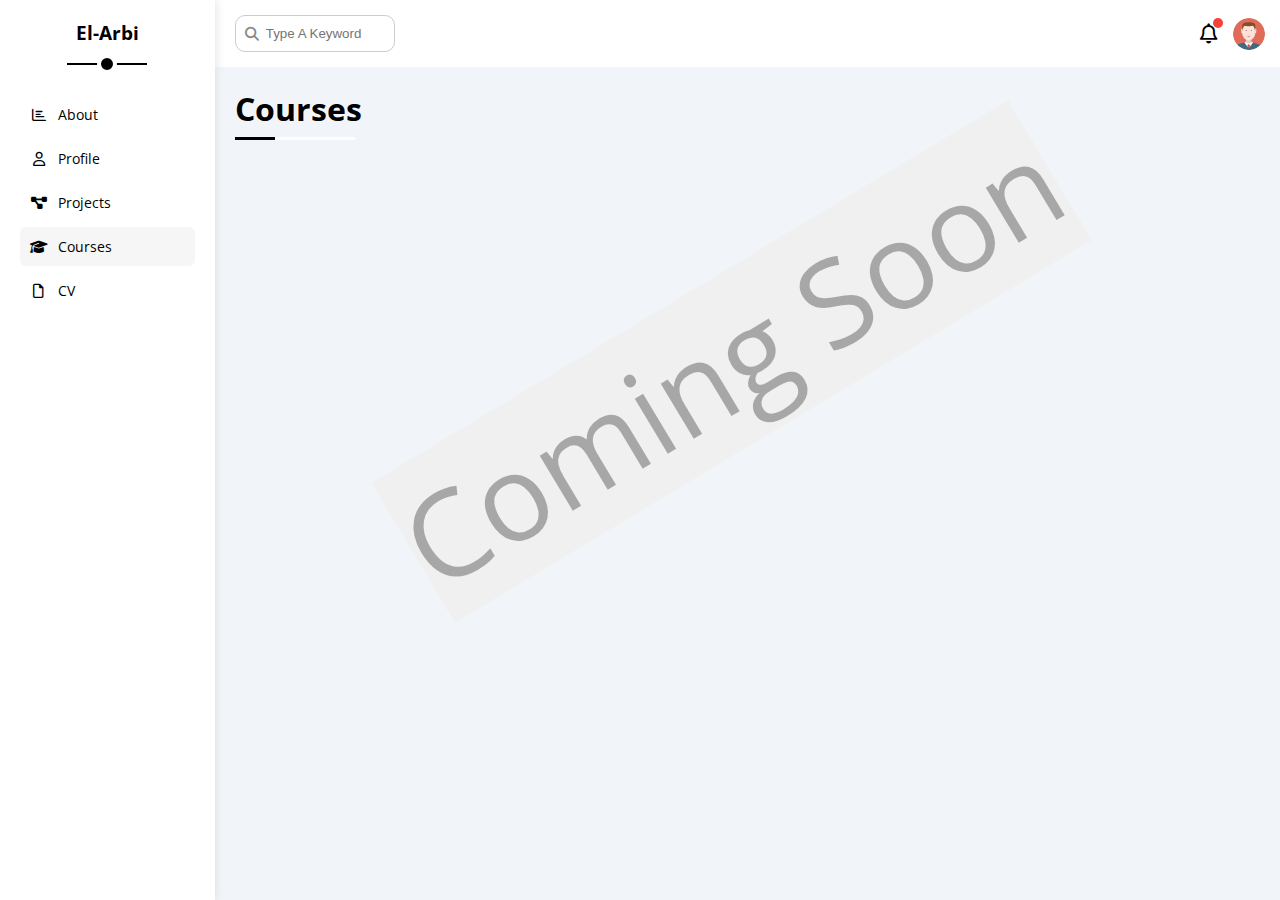
==== courses.html @ 77765763 "Add files via upload" ====
<!DOCTYPE html>
<html lang="en">
  <head>
    <meta charset="UTF-8" />
    <meta http-equiv="X-UA-Compatible" content="IE=edge" />
    <meta name="viewport" content="width=device-width, initial-scale=1.0" />
    <title>Courses</title>
    <link rel="stylesheet" href="css/all.min.css" />
    <link rel="stylesheet" href="css/framework.css" />
    <link rel="stylesheet" href="css/master.css" />
    <link rel="preconnect" href="https://fonts.googleapis.com" />
    <link rel="preconnect" href="https://fonts.gstatic.com" crossorigin />
    <link href="https://fonts.googleapis.com/css2?family=Open+Sans:wght@300;500&display=swap" rel="stylesheet" />
  </head>
  <body>
    <div class="page d-flex">
      <div class="sidebar bg-white p-20 p-relative">
        <h3 class="p-relative txt-c mt-0">El-Arbi</h3>
        <ul>
          <li>
            <a class="d-flex align-center fs-14 c-black rad-6 p-10" href="index.html">
              <i class="fa-regular fa-chart-bar fa-fw"></i>
              <span>About</span>
            </a>
          </li>
          <li>
            <a class="d-flex align-center fs-14 c-black rad-6 p-10" href="profile.html">
              <i class="fa-regular fa-user fa-fw"></i>
              <span>Profile</span>
            </a>
          </li>
          <li>
            <a class="d-flex align-center fs-14 c-black rad-6 p-10" href="projects.html">
              <i class="fa-solid fa-diagram-project fa-fw"></i>
              <span>Projects</span>
            </a>
          </li>
          <li>
            <a class="active d-flex align-center fs-14 c-black rad-6 p-10" href="courses.html">
              <i class="fa-solid fa-graduation-cap fa-fw"></i>
              <span>Courses</span>
            </a>
          </li>
          <li>
            <a class="d-flex align-center fs-14 c-black rad-6 p-10" href="files.html">
              <i class="fa-regular fa-file fa-fw"></i>
              <span>CV</span>
            </a>
          </li>
        </ul>
      </div>
      <div class="content w-full">
        <!-- Start Head -->
        <div class="head bg-white p-15 between-flex">
          <div class="search p-relative">
            <input class="p-10" type="search" placeholder="Type A Keyword" />
          </div>
          <div class="icons d-flex align-center">
            <span class="notification p-relative">
              <i class="fa-regular fa-bell fa-lg"></i>
            </span>
            <img src="imgs/avatar.png" alt="" />
          </div>
        </div>
        <!-- End Head -->
        <h1 class="p-relative">Courses</h1>
        <div class="courses-page d-grid m-20 gap-20">
          <p class="soon">Coming Soon</p>
        </div>
      </div>
    </div>
  </body>
</html>
---- css/framework.css ----
:root {
  --blue-color: #0075ff;
  --blue-alt-color: #0d69d5;
  --orange-color: #f59e0b;
  --green-color: #22c55e;
  --red-color: #f44336;
  --grey-color: #888;
}
/* Start Box */
.d-flex {
  display: flex;
}
.f-wrap {
  flex-wrap: wrap;
}
.align-center {
  align-items: center;
}
.space-between {
  justify-content: space-between;
}
.d-grid {
  display: grid;
}
.gap-20 {
  gap: 20px;
}
.d-block {
  display: block;
}
@media (max-width: 767px) {
  .block-mobile {
    display: block;
  }
  .hide-mobile {
    display: none;
  }
}
/* End Box */
/* Start Padding + Margin */
.p-10 {
  padding: 10px;
}
.p-15 {
  padding: 15px;
}
.p-20 {
  padding: 20px;
}
.pt-10 {
  padding-top: 10px;
}
.pt-15 {
  padding-top: 15px;
}
.pt-20 {
  padding-top: 20px;
}
.pb-10 {
  padding-bottom: 10px;
}
.pb-15 {
  padding-bottom: 15px;
}
.pb-20 {
  padding-bottom: 20px;
}
.pl-15 {
  padding-left: 15px;
}
.m-0 {
  margin: 0;
}
.m-15 {
  margin: 15px;
}
.m-20 {
  margin: 20px;
}
.mt-0 {
  margin-top: 0;
}
.mt-5 {
  margin-top: 5px;
}
.mt-10 {
  margin-top: 10px;
}
.mt-15 {
  margin-top: 15px;
}
.mt-20 {
  margin-top: 20px;
}
.mt-25 {
  margin-top: 25px;
}
.mr-10 {
  margin-right: 10px;
}
.mr-15 {
  margin-right: 15px;
}
.mb-5 {
  margin-bottom: 5px;
}
.mb-10 {
  margin-bottom: 10px;
}
.mb-15 {
  margin-bottom: 15px;
}
.mb-20 {
  margin-bottom: 20px;
}
.mb-25 {
  margin-bottom: 25px;
}
/* End Padding + Margin */
/* Start Color */
.c-black {
  color: black;
}
.c-white {
  color: white;
}
.c-grey {
  color: var(--grey-color);
}
.c-red {
  color: var(--red-color);
}
.c-green {
  color: var(--green-color);
}
.c-blue {
  color: var(--blue-color);
}
.c-orange {
  color: var(--orange-color);
}
.bg-red {
  background-color: var(--red-color);
}
.bg-green {
  background-color: var(--green-color);
}
.bg-blue {
  background-color: var(--blue-color);
}
.bg-orange {
  background-color: var(--orange-color);
}
.bg-white {
  background-color: white;
}
.bg-eee {
  background-color: #eee;
}
/* End Color */
/* Start Position */
.p-relative {
  position: relative;
}
.p-absolute {
  position: absolute;
}
/* End Position */
/* Start Font */
.txt-c {
  text-align: center;
}
.fs-13 {
  font-size: 13px;
}
.fs-14 {
  font-size: 14px;
}
.fs-15 {
  font-size: 15px;
}
.fs-25 {
  font-size: 25px;
}
.fw-bold {
  font-weight: bold;
}
@media (max-width: 767px) {
  .txt-c-mobile {
    text-align: center;
  }
}
/* End Font */
/* Start Border */
.rad-6 {
  border-radius: 6px;
}
.rad-10 {
  border-radius: 10px;
}
.rad-half {
  border-radius: 50%;
}
.b-none {
  border: none;
}
.border-ccc {
  border: 1px solid #ccc;
}
.border-eee {
  border: 1px solid #eee;
}

/* End Border */
/* Start Width + Height */
.w-full {
  width: 100%;
}
.w-100 {
  width: 100px;
}
.w-fit {
  width: fit-content;
}
.h-full {
  height: 100%;
}
.h-100 {
  height: 100px;
}
/* End Width + Height */
/* Start Components */
.center-flex {
  display: flex;
  align-items: center;
  justify-content: center;
}
.between-flex {
  display: flex;
  align-items: center;
  justify-content: space-between;
}
.btn-shape {
  padding: 4px 10px;
  border-radius: 6px;
}
/* End Components */
---- css/master.css ----
:root {
  --blue-color: #0075ff;
  --blue-alt-color: #0d69d5;
  --orange-color: #f59e0b;
  --green-color: #22c55e;
  --red-color: #f44336;
  --grey-color: #888;
}
* {
  box-sizing: border-box;
}
body {
  font-family: "Open Sans", sans-serif;
  margin: 0;
}
*:focus {
  outline: none;
}
a {
  text-decoration: none;
}
ul {
  list-style: none;
  padding: 0;
}
::-webkit-scrollbar {
  width: 15px;
}
::-webkit-scrollbar-track {
  background-color: white;
}
::-webkit-scrollbar-thumb {
  background-color: var(--blue-color);
}
::-webkit-scrollbar-thumb:hover {
  background-color: var(--blue-alt-color);
}
.page {
  background-color: #f1f5f9;
  min-height: 100vh;
}
/* Start Sidebar */
.sidebar {
  width: 250px;
  box-shadow: 0 0 10px #ddd;
}
.sidebar > h3 {
  margin-bottom: 50px;
}
.sidebar > h3::before,
.sidebar > h3::after {
  content: "";
  background-color: black;
  transform: translateX(-50%);
  position: absolute;
  left: 50%;
}
.sidebar > h3::before {
  width: 80px;
  height: 2px;
  bottom: -20px;
}
.sidebar > h3::after {
  bottom: -29px;
  width: 12px;
  height: 12px;
  border-radius: 50%;
  border: 4px solid white;
}
.sidebar ul li a {
  transition: 0.3s;
  margin-bottom: 5px;
}
.sidebar ul li a:hover,
.sidebar ul li a.active {
  background-color: #f6f6f6;
}
.sidebar ul li a span {
  font-size: 14px;
  margin-left: 10px;
}
@media (max-width: 767px) {
  .sidebar {
    width: 58px;
    padding: 10px;
  }
  .sidebar > h3 {
    font-size: 13px;
    margin-bottom: 15px;
  }
  .sidebar > h3::before,
  .sidebar > h3::after {
    display: none;
  }
  .sidebar ul li a span {
    display: none;
  }
}
/* End Sidebar */
/* Start Content */
.content {
  overflow: hidden;
}
.head .search::before {
  font-family: var(--fa-style-family-classic);
  content: "\f002";
  font-weight: 900;
  position: absolute;
  left: 15px;
  top: 50%;
  transform: translateY(-50%);
  font-size: 14px;
  color: var(--grey-color);
}
.head .search input {
  border: 1px solid #ccc;
  border-radius: 10px;
  margin-left: 5px;
  padding-left: 30px;
  width: 160px;
  transition: width 0.3s;
}
.head .search input:focus {
  width: 200px;
}
.head .search input:focus::placeholder {
  opacity: 0;
}
.head .icons .notification::before {
  content: "";
  position: absolute;
  width: 10px;
  height: 10px;
  background-color: var(--red-color);
  border-radius: 50%;
  right: -5px;
  top: -5px;
}
.head .icons img {
  width: 32px;
  height: 32px;
  margin-left: 15px;
  border-radius: 50%;
}
.page h1 {
  margin: 20px 20px 40px;
}
.page h1::before,
.page h1::after {
  content: "";
  height: 3px;
  position: absolute;
  bottom: -10px;
  left: 0;
}
.page h1::before {
  background-color: white;
  width: 120px;
}
.page h1::after {
  background-color: black;
  width: 40px;
}
.wrapper {
  grid-template-columns: repeat(auto-fill, minmax(450px, 1fr));
  margin-left: 20px;
  margin-right: 20px;
  margin-bottom: 20px;
}
@media (max-width: 767px) {
  .wrapper {
    grid-template-columns: minmax(200px, 1fr);
    margin-left: 10px;
    margin-right: 10px;
    gap: 10px;
  }
}
/* End Content */
/* Start Welcome Widget */
.welcome {
  overflow: hidden;
}
.welcome .intro img {
  width: 200px;
  margin-bottom: -10px;
}
.welcome .avatar {
  width: 100px;
  height: 100px;
  border: 2px solid white;
  border-radius: 50%;
  padding: 2px;
  box-shadow: 0 0 5px #ddd;
  margin-left: 20px;
  margin-top: -50px;
}
.welcome .body {
  border-top: 1px solid #eee;
  border-bottom: 1px solid #eee;
}
.welcome .body > div {
  flex: 1;
}
.welcome .visit {
  margin: 0 15px 15px auto;
  transition: 0.3s;
}
.welcome .visit:hover {
  background-color: var(--blue-alt-color);
}
@media (max-width: 767px) {
  .welcome .intro {
    padding-bottom: 30px;
  }
  .welcome .avatar {
    margin-left: 0;
  }
  .welcome .body > div:not(:last-child) {
    margin-bottom: 20px;
  }
}
/* End Welcome Widget */
/* Start Quick Draft Widget */
.quick-draft textarea {
  resize: none;
  min-height: 180px;
}
.quick-draft .save {
  margin-left: auto;
  transition: 0.3s;
  cursor: pointer;
}
.quick-draft .save:hover {
  background-color: var(--blue-alt-color);
}
/* End Quick Draft Widget */
/* Start Targets */
.targets .target-row .icon {
  width: 80px;
  height: 80px;
  margin-right: 15px;
}
.targets .details {
  flex: 1;
}
.targets .details .progress {
  height: 4px;
}
.targets .details .progress > span {
  position: absolute;
  left: 0;
  top: 0;
  height: 100%;
}
.targets .details .progress > span span {
  position: absolute;
  bottom: 16px;
  right: -16px;
  color: white;
  padding: 2px 5px;
  border-radius: 6px;
  font-size: 13px;
}
.targets .details .progress > span span::after {
  content: "";
  border-color: transparent;
  border-width: 5px;
  border-style: solid;
  position: absolute;
  bottom: -10px;
  left: 50%;
  transform: translateX(-50%);
}
.targets .details .progress > .blue span::after {
  border-top-color: var(--blue-color);
}
.targets .details .progress > .orange span::after {
  border-top-color: var(--orange-color);
}
.targets .details .progress > .green span::after {
  border-top-color: var(--green-color);
}
.blue .icon,
.blue .progress {
  background-color: rgb(0 117 255 / 20%);
}
.orange .icon,
.orange .progress {
  background-color: rgb(245 158 11 / 20%);
}
.green .icon,
.green .progress {
  background-color: rgb(34 197 94 / 20%);
}
/* End Targets */
/* Start Tickets */
.tickets .box {
  border: 1px solid #ccc;
  width: calc(50% - 10px);
}
@media (max-width: 767px) {
  .tickets .box {
    width: 100%;
  }
}
/* End Tickets */
/* Start Latest News */
.latest-news .news-row:not(:last-of-type) {
  margin-bottom: 20px;
  padding-bottom: 20px;
  border-bottom: 1px solid #eee;
}
.latest-news .news-row img {
  width: 100px;
  border-radius: 6px;
  margin-right: 15px;
}
.latest-news .info {
  flex-grow: 1;
}
.latest-news .info h3 {
  margin: 0 0 6px;
  font-size: 16px;
}
@media (max-width: 767px) {
  .latest-news .news-row {
    display: block;
  }
  .latest-news .news-row .label {
    margin: 10px auto;
    width: fit-content;
  }
}
/* End Latest News */
/* Start Tasks */
.tasks .task-row:not(:last-of-type) {
  margin-bottom: 15px;
  padding-bottom: 15px;
  border-bottom: 1px solid #eee;
}
.tasks .info {
  flex-grow: 1;
}
.tasks .done {
  opacity: 0.3;
}
.tasks .done h3,
.tasks .done p {
  text-decoration: line-through;
}
.tasks .delete {
  cursor: pointer;
  transition: 0.3s;
}
.tasks .delete:hover {
  color: var(--red-color);
}
/* End Tasks */
/* Start Latest Uploads */
.latest-uploads ul li:not(:last-child) {
  border-bottom: 1px solid #eee;
}
.latest-uploads ul li img {
  width: 40px;
  height: 40px;
}
/* End Latest Uploads */
/* Start Last Project */
.last-project ul::before {
  content: "";
  position: absolute;
  left: 11px;
  width: 2px;
  height: 100%;
  background-color: var(--blue-color);
}
.last-project ul li::before {
  content: "";
  width: 20px;
  height: 20px;
  display: block;
  border-radius: 50%;
  background-color: white;
  border: 2px solid white;
  outline: 2px solid var(--blue-color);
  margin-right: 15px;
  z-index: 1;
}
.last-project ul li.done::before {
  background-color: var(--blue-color);
}
.last-project ul li.current::before {
  animation: change-color 0.8s infinite alternate;
}
.last-project .launch-icon {
  position: absolute;
  width: 160px;
  right: 0;
  bottom: 0;
  opacity: 0.1;
}
/* End Last Project */
/* Start Reminders */
.reminders ul li .key {
  width: 15px;
  height: 15px;
}
.reminders ul li > .blue {
  border-left: 2px solid var(--blue-color);
}
.reminders ul li > .green {
  border-left: 2px solid var(--green-color);
}
.reminders ul li > .orange {
  border-left: 2px solid var(--orange-color);
}
.reminders ul li > .red {
  border-left: 2px solid var(--red-color);
}
/* End Reminders */
/* Start Latest Post */
.latest-post .avatar {
  width: 48px;
  height: 48px;
}
.latest-post .post-content {
  text-transform: capitalize;
  line-height: 1.8;
  border-top: 1px solid #eee;
  border-bottom: 1px solid #eee;
  min-height: 140px;
}
/* End Latest Post */
/* Start Social Media */
.social-media .box {
  padding-left: 70px;
}
.social-media .box i {
  position: absolute;
  left: 0;
  top: 0;
  width: 52px;
  transition: 0.3s;
}
.social-media .box i:hover {
  transform: rotate(5deg);
}
.social-media .twitter {
  background-color: rgb(29 161 242 / 20%);
  color: #1da1f2;
}
.social-media .twitter i,
.social-media .twitter a {
  background-color: #1da1f2;
}
.social-media .facebook {
  background-color: rgb(24 119 242 / 20%);
  color: #1da1f2;
}
.social-media .facebook i,
.social-media .facebook a {
  background-color: #1877f2;
}
.social-media .youtube {
  background-color: rgb(255 0 0 / 20%);
  color: #ff0000;
}
.social-media .youtube i,
.social-media .youtube a {
  background-color: #ff0000;
}
.social-media .linkedin {
  background-color: rgb(0 119 181 / 20%);
  color: #0077b5;
}
.social-media .linkedin i,
.social-media .linkedin a {
  background-color: #0077b5;
}
/* End Social Media */
/* Start Projects Table */
.projects .responsive-table {
  overflow-x: auto;
}
.projects table {
  min-width: 1000px;
  border-spacing: 0;
}
.projects thead td {
  background-color: #eee;
  font-weight: bold;
}
.projects table td {
  padding: 15px;
}
.projects tbody td {
  border-bottom: 1px solid #eee;
  border-left: 1px solid #eee;
  transition: 0.3s;
}
.projects table tbody tr td:last-child {
  border-right: 1px solid #eee;
}
.projects tbody tr:hover td {
  background-color: #faf7f7;
}
.projects table img {
  width: 32px;
  height: 32px;
  border-radius: 50%;
  padding: 2px;
  background-color: white;
}
.projects table img:not(:first-child) {
  margin-left: -20px;
}
.projects table .label {
  font-size: 13px;
}
/* End Projects Table */
/* Start Settings */
.settings-page {
  grid-template-columns: repeat(auto-fill, minmax(500px, 1fr));
}
@media (max-width: 767px) {
  .settings-page {
    grid-template-columns: minmax(100px, 1fr);
    margin-left: 10px;
    margin-right: 10px;
    gap: 10px;
  }
}
.settings-page .close-message {
  border: 1px solid #ccc;
  resize: none;
  min-height: 150px;
}
.settings-page .email {
  display: inline-flex;
  width: calc(100% - 80px);
}
.settings-page .sec-box {
  padding-bottom: 15px;
}
.settings-page .sec-box:not(:last-of-type) {
  border-bottom: 1px solid #eee;
}
.settings-page .sec-box .button {
  transition: 0.3s;
}
.settings-page .sec-box .button:hover {
  background-color: var(--blue-alt-color);
}
.settings-page .social-boxes i {
  width: 40px;
  height: 40px;
  background-color: #f6f6f6;
  border: 1px solid #ddd;
  border-right: none;
  border-radius: 6px 0 0 6px;
  transition: 0.3s;
}
.settings-page .social-boxes input {
  height: 40px;
  background-color: #f6f6f6;
  border: 1px solid #ddd;
  padding-left: 10px;
  border-radius: 0 6px 6px 0;
}
.settings-page .social-boxes > div:focus-within i {
  color: black;
}
.widgets-control .control input[type="checkbox"] {
  -webkit-appearance: none;
  appearance: none;
}
.widgets-control .control label {
  padding-left: 30px;
  cursor: pointer;
  position: relative;
}
.widgets-control .control label::before,
.widgets-control .control label::after {
  position: absolute;
  left: 0;
  top: 50%;
  margin-top: -9px;
  border-radius: 4px;
}
.widgets-control .control label::before {
  content: "";
  width: 14px;
  height: 14px;
  border: 2px solid var(--grey-color);
}
.widgets-control .control label:hover::before {
  border-color: var(--blue-alt-color);
}
.widgets-control .control label::after {
  font-family: var(--fa-style-family-classic);
  content: "\f00c";
  font-weight: 900;
  background-color: var(--blue-color);
  color: white;
  font-size: 12px;
  width: 18px;
  height: 18px;
  display: flex;
  justify-content: center;
  align-items: center;
  transform: scale(0) rotate(360deg);
  transition: 0.3s;
}
.widgets-control .control input[type="checkbox"]:checked + label::after {
  transform: scale(1);
}
.backup-control input[type="radio"] {
  -webkit-appearance: none;
  appearance: none;
}
.backup-control .date label {
  padding-left: 30px;
  cursor: pointer;
  position: relative;
}
.backup-control .date label::before {
  content: "";
  position: absolute;
  top: 50%;
  left: 0;
  margin-top: -11px;
  width: 18px;
  height: 18px;
  border: 2px solid var(--grey-color);
  border-radius: 50%;
}
.backup-control .date label::after {
  content: "";
  position: absolute;
  left: 5px;
  top: 5px;
  width: 12px;
  height: 12px;
  background: var(--blue-color);
  border-radius: 50%;
  transition: 0.3s;
  transform: scale(0);
}
.backup-control .date input[type="radio"]:checked + label::before {
  border-color: var(--blue-color);
}
.backup-control .date input[type="radio"]:checked + label::after {
  transform: scale(1);
}
.backup-control .servers {
  border-top: 1px solid #eee;
  padding-top: 20px;
}
@media (max-width: 767px) {
  .backup-control .servers {
    flex-wrap: wrap;
  }
}
.backup-control .servers .server {
  border: 2px solid #eee;
  position: relative;
}
.backup-control .servers .server label {
  cursor: pointer;
}
.backup-control .servers input[type="radio"]:checked + .server {
  border-color: var(--blue-color);
  color: var(--blue-color);
}
.toggle-checkbox {
  -webkit-appearance: none;
  appearance: none;
  display: none;
}
.toggle-switch {
  background-color: #ccc;
  width: 78px;
  height: 32px;
  border-radius: 16px;
  position: relative;
  transition: 0.3s;
  cursor: pointer;
}
.toggle-switch::before {
  font-family: var(--fa-style-family-classic);
  content: "\f00d";
  font-weight: 900;
  background-color: white;
  width: 24px;
  height: 24px;
  position: absolute;
  border-radius: 50%;
  top: 4px;
  left: 4px;
  display: flex;
  justify-content: center;
  align-items: center;
  color: #aaa;
  transition: 0.3s;
}
.toggle-checkbox:checked + .toggle-switch {
  background-color: var(--blue-color);
}
.toggle-checkbox:checked + .toggle-switch::before {
  content: "\f00c";
  left: 50px;
  color: var(--blue-color);
}
.settings-page :disabled {
  cursor: no-drop;
  background-color: #f0f4f8;
  color: #bbb;
}
/* End Settings */
/* Start Profile Page */
@media (max-width: 767px) {
  .profile-page .overview {
    flex-direction: column;
  }
}
.profile-page .avatar-box {
  width: 300px;
}
@media (min-width: 768px) {
  .profile-page .avatar-box {
    border-right: 1px solid #eee;
  }
}
.profile-page .avatar-box > img {
  width: 120px;
  height: 120px;
}
.profile-page .avatar-box .level {
  height: 6px;
  overflow: hidden;
  margin: auto;
  width: 70%;
}
.profile-page .avatar-box .level span {
  position: absolute;
  left: 0;
  top: 0;
  height: 100%;
  background-color: var(--blue-color);
  border-radius: 6px;
}
.profile-page .info-box .box {
  flex-wrap: wrap;
  border-bottom: 1px solid #eee;
  transition: 0.3s;
}
.profile-page .info-box .box:hover {
  background-color: #f9f9f9;
}
.profile-page .info-box .box > div {
  min-width: 250px;
  padding: 10px 0 0;
}
.profile-page .info-box h4 {
  font-weight: normal;
}
/* Start Training Code */
.profile-page .info-box .toggle-switch {
  height: 20px;
}
@media (max-width: 767px) {
  .profile-page .info-box .toggle-switch {
    margin: auto;
  }
}
.profile-page .info-box .toggle-switch::before {
  width: 12px;
  height: 12px;
  font-size: 8px;
}
.profile-page .info-box .toggle-checkbox:checked + .toggle-switch::before {
  left: 62px;
}
/* End Training Code */
@media (max-width: 767px) {
  .profile-page .other-data {
    flex-direction: column;
  }
}
.profile-page .skills-card {
  flex-grow: 1;
}
.profile-page .skills-card ul li {
  padding: 15px 0;
}
.profile-page .skills-card ul li:not(:last-child) {
  border-bottom: 1px solid #eee;
}
.profile-page .skills-card ul li span {
  display: inline-flex;
  padding: 4px 10px;
  background-color: #eee;
  border-radius: 6px;
  font-size: 14px;
}
.profile-page .skills-card ul li span:not(:last-child) {
  margin-right: 5px;
}
.profile-page .activities {
  flex-grow: 2;
}
.profile-page .activity:not(:last-of-type) {
  border-bottom: 1px solid #eee;
  padding-bottom: 20px;
  margin-bottom: 20px;
}
.profile-page .activity img {
  width: 64px;
  height: 64px;
  margin-right: 10px;
}
@media (min-width: 768px) {
  .profile-page .activity .date {
    margin-left: auto;
    text-align: right;
  }
}
@media (max-width: 767px) {
  .profile-page .activity {
    flex-direction: column;
  }
  .profile-page .activity img {
    margin-right: 0;
    margin-bottom: 15px;
  }
  .profile-page .activity .date {
    margin-top: 15px;
  }
}
/* End Profile Page */
/* Start Projects Page */
.projects-page {
  grid-template-columns: repeat(auto-fill, minmax(500px, 1fr));
}
@media (max-width: 767px) {
  .projects-page {
    grid-template-columns: minmax(200px, 1fr);
    margin-left: 10px;
    margin-right: 10px;
    gap: 10px;
  }
}
.projects-page .project .date {
  position: absolute;
  right: 10px;
  top: 10px;
}
.projects-page .project h4 {
  font-weight: normal;
}
.projects-page .project .team {
  position: relative;
  min-height: 80px;
}
.projects-page .project .team a {
  position: absolute;
  left: 0;
  bottom: 0;
}
.projects-page .project .team a:nth-child(2) {
  left: 25px;
}
.projects-page .project .team a:nth-child(3) {
  left: 50px;
}
.projects-page .project .team a:nth-child(4) {
  left: 75px;
}
.projects-page .project .team a:nth-child(5) {
  left: 100px;
}
.projects-page .project .team a:hover {
  z-index: 1000;
}
.projects-page .project .team img {
  width: 40px;
  height: 40px;
  border-radius: 50%;
  border: 2px solid white;
}
.projects-page .project .do {
  justify-content: flex-end;
  border-top: 1px solid #eee;
  padding-top: 15px;
  margin-top: 15px;
}
@media (max-width: 767px) {
  .projects-page .project .do {
    flex-direction: column;
  }
}
.projects-page .project .do span {
  padding: 3px 8px;
  margin-left: 5px;
  width: fit-content;
}
@media (max-width: 767px) {
  .projects-page .project .do span:not(:last-child) {
    margin-bottom: 15px;
  }
}
.projects-page .project .info {
  border-top: 1px solid #eee;
  margin-top: 15px;
  padding-top: 15px;
}
@media (max-width: 767px) {
  .projects-page .project .info {
    flex-direction: column;
  }
}
.projects-page .project .prog {
  height: 8px;
  width: 260px;
  position: relative;
  border-radius: 6px;
}
@media (max-width: 767px) {
  .projects-page .project .prog {
    margin-bottom: 15px;
  }
}
.projects-page .project .prog span {
  position: absolute;
  left: 0;
  top: 0;
  height: 100%;
  border-radius: 6px;
}
/* End Projects Page */
/* Start Courses Page */
.courses-page {
  grid-template-columns: repeat(auto-fill, minmax(300px, 1fr));
}
@media (max-width: 767px) {
  .courses-page {
    grid-template-columns: minmax(200px, 1fr);
    margin-left: 10px;
    margin-right: 10px;
    gap: 10px;
  }
}
.courses-page .course {
  overflow: hidden;
}
.courses-page .course .cover {
  max-width: 100%;
}
.courses-page .course .instructor {
  position: absolute;
  width: 64px;
  height: 64px;
  border-radius: 50%;
  top: 20px;
  left: 20px;
  border: 2px solid white;
  background-color: #bfb7b7;
}
.courses-page .course .description {
  line-height: 1.6;
}
.courses-page .course .info {
  border-top: 1px solid #eee;
  font-size: 13px;
}
.courses-page .course .info .title {
  position: absolute;
  top: -13px;
  left: 50%;
  transform: translateX(-50%);
  font-size: 13px;
}
/* End Courses Page */
/* Start Friends Page */
.friends-page {
  grid-template-columns: repeat(auto-fill, minmax(300px, 1fr));
}
@media (max-width: 767px) {
  .friends-page {
    grid-template-columns: minmax(200px, 1fr);
    margin-left: 10px;
    margin-right: 10px;
    gap: 10px;
  }
}
.friends-page .contact {
  position: absolute;
  left: 10px;
  top: 10px;
}
.friends-page .contact i {
  background-color: #eee;
  padding: 10px;
  border-radius: 50%;
  color: #666;
  font-size: 13px;
  cursor: pointer;
  transition: 0.3s;
}
.friends-page .contact i:hover {
  background-color: var(--blue-color);
  color: white;
}
.friends-page .friend .icons {
  border-top: 1px solid #eee;
  border-bottom: 1px solid #eee;
  margin-top: 15px;
  margin-bottom: 15px;
  padding-top: 15px;
  padding-bottom: 15px;
}
.friends-page .friend .icons i {
  margin-right: 5px;
}
.friends-page .friend .icons .vip {
  position: absolute;
  right: 0;
  top: 50%;
  transform: translateY(-50%);
  font-size: 40px;
  opacity: 0.2;
}
/* End Friends Page */
/* Start Files Page */
.files-page {
  flex-direction: row-reverse;
  align-items: flex-start;
}
@media (max-width: 767px) {
  .files-page {
    flex-direction: column;
    align-items: normal;
  }
}
.files-page .files-stats {
  min-width: 260px;
}
.files-page .files-stats .icon {
  width: 40px;
  height: 40px;
  margin-right: 10px;
}
.files-page .files-stats .size {
  margin-left: auto;
}
.files-page .files-stats .blue {
  background-color: rgb(0 117 255 / 20%);
}
.files-page .files-stats .green {
  background-color: rgb(34 197 94 / 20%);
}
.files-page .files-stats .red {
  background-color: rgb(244 67 54 / 20%);
}
.files-page .files-stats .orange {
  background-color: rgb(245 158 11 / 20%);
}
.files-page .files-stats .upload {
  margin: 15px auto 0;
  padding: 10px 15px;
  transition: 0.3s;
}
.files-page .files-stats .upload:hover {
  background-color: var(--blue-alt-color);
}
.files-page .files-stats .upload:hover i {
  animation: go-up 0.8s infinite;
}
.files-page .files-content {
  flex: 1;
  grid-template-columns: repeat(auto-fill, minmax(200px, 1fr));
}
.files-page .files-content img {
  width: 64px;
  height: 64px;
  transition: 0.3s;
}
.files-page .files-content .file:hover img {
  transform: rotate(5deg);
}
.files-page .files-content .info {
  border-top: 1px solid #eee;
}
/* End Files Page */
/* Start Plans Page */
.plans-page {
  grid-template-columns: repeat(auto-fill, minmax(450px, 1fr));
}
@media (max-width: 767px) {
  .plans-page {
    grid-template-columns: minmax(250px, 1fr);
    margin-left: 10px;
    margin-right: 10px;
    gap: 10px;
  }
}
.plans-page .plan .top {
  border: 3px solid white;
  outline: 3px solid transparent;
}
.plans-page .plan.green .top {
  outline-color: var(--green-color);
}
.plans-page .plan.blue .top {
  outline-color: var(--blue-color);
}
.plans-page .plan.orange .top {
  outline-color: var(--orange-color);
}
.plans-page .plan .price {
  position: relative;
  font-size: 40px;
  width: fit-content;
  margin: auto;
}
.plans-page .plan .price span {
  position: absolute;
  left: -20px;
  top: 0;
  font-size: 25px;
}
.plans-page .plan ul li {
  padding: 15px 0;
  display: flex;
  align-items: center;
  font-size: 15px;
  border-bottom: 1px solid #eee;
}
.plans-page .plan ul li .yes {
  color: var(--green-color);
}
.plans-page .plan ul li i:not(.yes, .help) {
  color: var(--red-color);
}
.plans-page .plan ul li i:first-child {
  font-size: 18px;
  margin-right: 5px;
}
.plans-page .plan ul li .help {
  color: var(--grey-color);
  margin-left: auto;
  cursor: pointer;
}
/* End Plans Page */
/* Start Animation */
@keyframes change-color {
  from {
    background-color: var(--blue-color);
  }
  to {
    background-color: white;
  }
}
@keyframes go-up {
  0%,
  100% {
    transform: translateY(0);
  }
  50% {
    transform: translateY(-5px);
  }
}
/* End Animation */
p.soon {
  transform: rotate(329deg);
  position: absolute;
  top: 160px;
  left: 360px;
  font-size: 120px;
  color: rgba(0, 0, 0, 0.3);
  background-color: #f0f0f0;
}
/* Start  Team Members */
.team {
  padding-top: var(--main-padding-top);
  padding-bottom: var(--main-padding-bottom);
  position: relative;
}

.team .box {
  position: relative;
}
.team .box::after,
.team .box::before {
  content: '';
  background-color: #a6a9ac;
  position: absolute;
  right: 0;
  top: 0;
  height: 100%;
  border-radius: 10px;
  transition: var(--main-transition);
}
.team .box::before {
  width: calc(100% - 60px);
  z-index: 0;
}
.team .box::after {
  z-index: 1;
  background-color: #bfc2c5;
  width: 0;
}
.team .box:hover::after {
  width: calc(100% - 60px);
}
.team .box .data {
  display: flex;
  align-items: center;
  padding-top: 60px;
}
.team .box .data img {
  width: calc(100% - 60px);
  transition: var(--main-transition);
  border-radius: 10px;
  -webkit-border-radius: 10px;
  -moz-border-radius: 10px;
  -ms-border-radius: 10px;
  -o-border-radius: 10px;
  z-index: 2;
}
.team .box:hover img {
  filter: grayscale(100%);
  -webkit-filter: grayscale(100%);
}
.team .box .data .social {
  width: 60px;
  display: flex;
  flex-direction: column;
  align-items: center;
  gap: 20px;
  z-index: 2;
}
.team .box .data .social a {
  width: 60px;
  height: 30px;
  display: flex;
  justify-content: center;
  align-items: center;
  transition: var(--main-transition);
  z-index: 2;
}
.team .box .data .social a .facebook:hover{
  color: var(--blue-alt-color);
  z-index: 2;
}
.team .box .data .social a .twitter:hover{
  color: var(--blue-alt-color);
  z-index: 2;
}
.team .box .data .social a .linkedin:hover{
  color: var(--blue-color);
  z-index: 2;
}
.team .box .data .social a .whatsapp:hover{
  color: var(--green-color);
  z-index: 2;
}
.team .box .data .social a .gmail:hover{
  color: var(--red-color);
  z-index: 2;
}

.team .box .data .social i {
  color: #777;
  z-index: 2;
}
.team .box .info {
  position: relative;
  padding-left: 80px;
  z-index: 2;
}
.team .box .info h3 {
  margin-bottom: 30px;
  color: #0075ff;
  font-size: 22px;
  transition: var(--main-transition);
  z-index: 2;
}
.team .box .info p {
  margin-top: 10px;
  margin-bottom: 25px;
  z-index: 2;
}
.team .box:hover .info h3 {
  color: #0d69d5;
  z-index: 2;
}
/* End Team */
.icon-container {
  display: flex;
  justify-content: space-between;
  margin-left: 7px;
  margin-right: 20px;
}
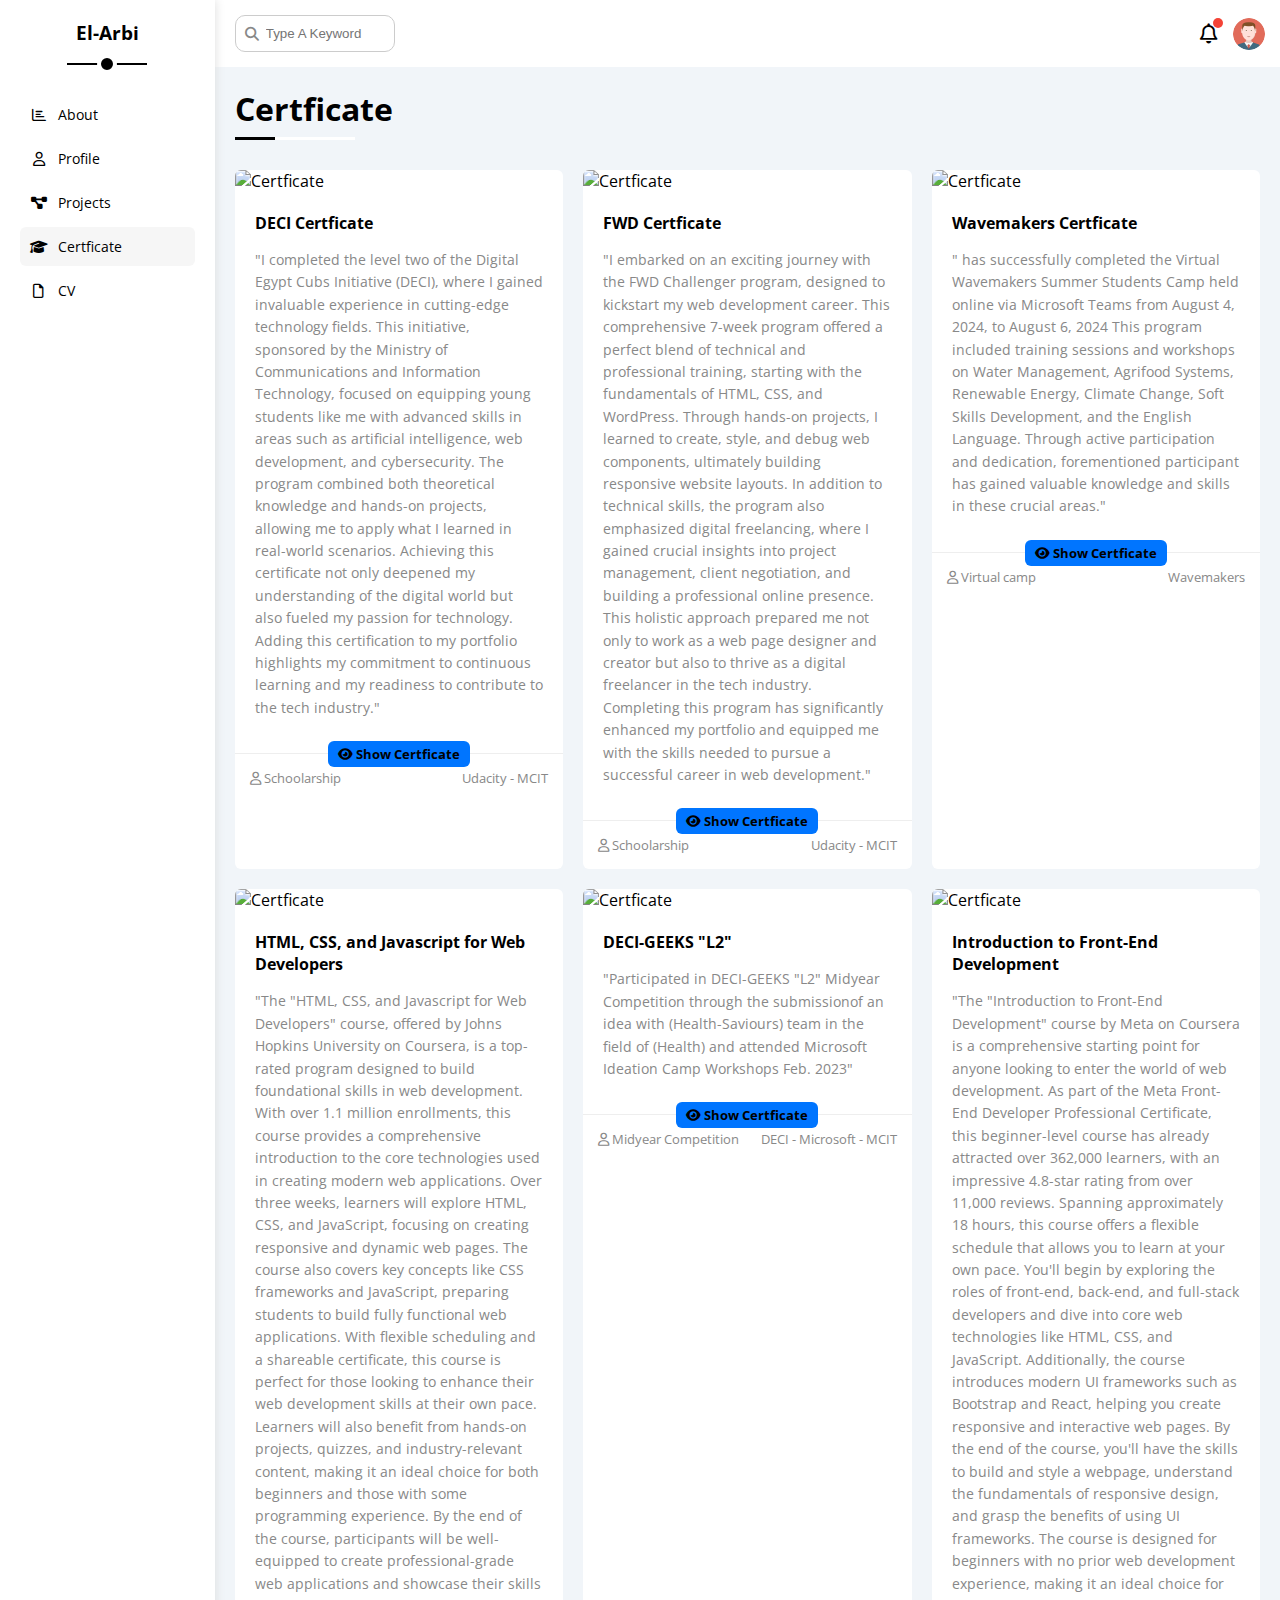
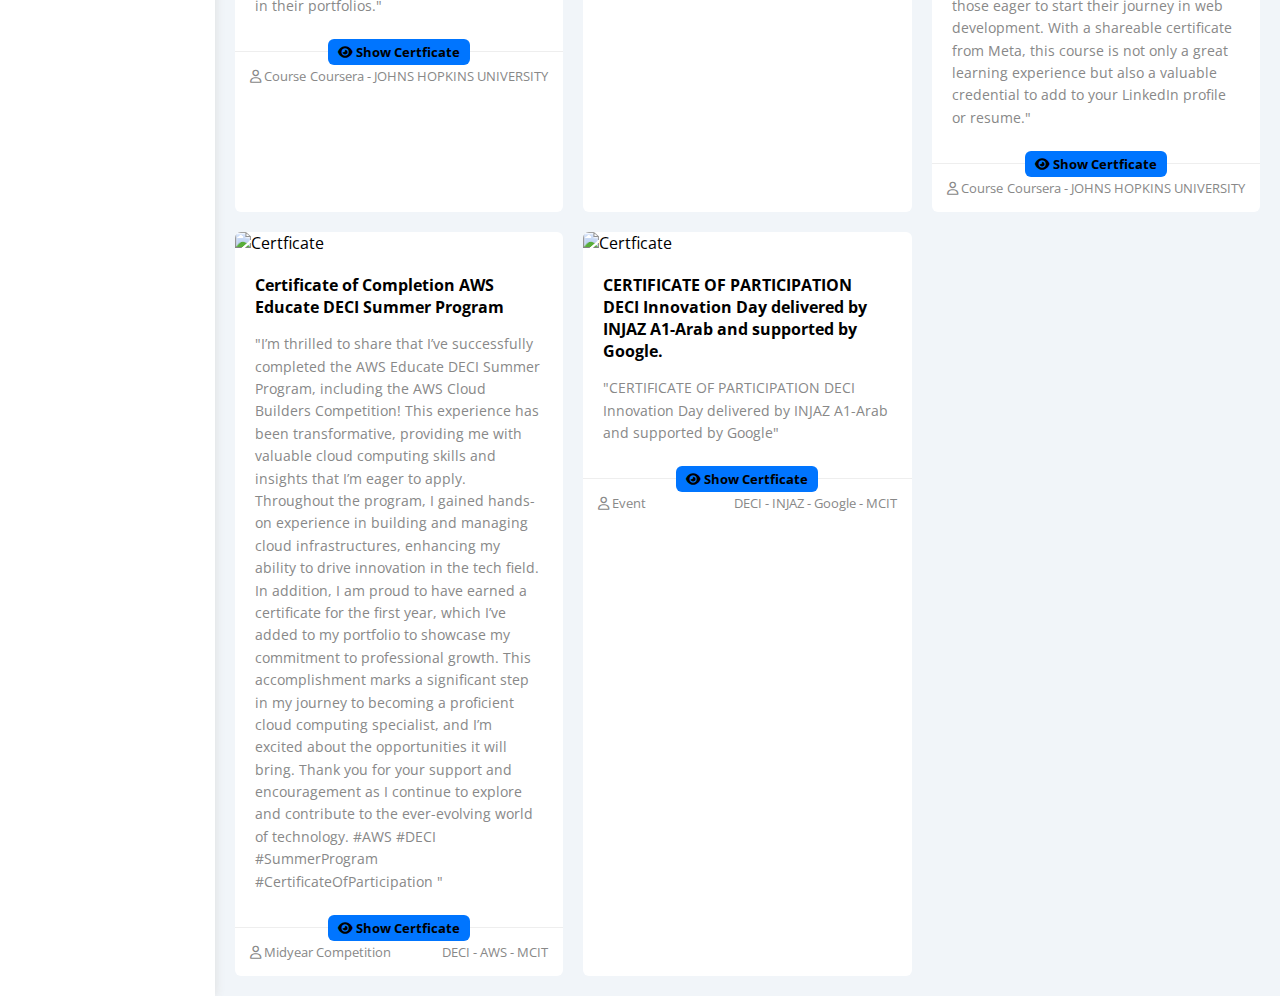
==== commit 2632ec8b: "Update courses.html v2" ====
--- a/courses.html
+++ b/courses.html
@@ -10,7 +10,10 @@
     <link rel="stylesheet" href="css/master.css" />
     <link rel="preconnect" href="https://fonts.googleapis.com" />
     <link rel="preconnect" href="https://fonts.gstatic.com" crossorigin />
-    <link href="https://fonts.googleapis.com/css2?family=Open+Sans:wght@300;500&display=swap" rel="stylesheet" />
+    <link
+      href="https://fonts.googleapis.com/css2?family=Open+Sans:wght@300;500&display=swap"
+      rel="stylesheet"
+    />
   </head>
   <body>
     <div class="page d-flex">
@@ -18,31 +21,46 @@
         <h3 class="p-relative txt-c mt-0">El-Arbi</h3>
         <ul>
           <li>
-            <a class="d-flex align-center fs-14 c-black rad-6 p-10" href="index.html">
+            <a
+              class="d-flex align-center fs-14 c-black rad-6 p-10"
+              href="index.html"
+            >
               <i class="fa-regular fa-chart-bar fa-fw"></i>
               <span>About</span>
             </a>
           </li>
           <li>
-            <a class="d-flex align-center fs-14 c-black rad-6 p-10" href="profile.html">
+            <a
+              class="d-flex align-center fs-14 c-black rad-6 p-10"
+              href="profile.html"
+            >
               <i class="fa-regular fa-user fa-fw"></i>
               <span>Profile</span>
             </a>
           </li>
           <li>
-            <a class="d-flex align-center fs-14 c-black rad-6 p-10" href="projects.html">
+            <a
+              class="d-flex align-center fs-14 c-black rad-6 p-10"
+              href="projects.html"
+            >
               <i class="fa-solid fa-diagram-project fa-fw"></i>
               <span>Projects</span>
             </a>
           </li>
           <li>
-            <a class="active d-flex align-center fs-14 c-black rad-6 p-10" href="courses.html">
+            <a
+              class="active d-flex align-center fs-14 c-black rad-6 p-10"
+              href="courses.html"
+            >
               <i class="fa-solid fa-graduation-cap fa-fw"></i>
-              <span>Courses</span>
-            </a>
-          </li>
-          <li>
-            <a class="d-flex align-center fs-14 c-black rad-6 p-10" href="files.html">
+              <span>Certficate</span>
+            </a>
+          </li>
+          <li>
+            <a
+              class="d-flex align-center fs-14 c-black rad-6 p-10"
+              href="files.html"
+            >
               <i class="fa-regular fa-file fa-fw"></i>
               <span>CV</span>
             </a>
@@ -63,9 +81,277 @@
           </div>
         </div>
         <!-- End Head -->
-        <h1 class="p-relative">Courses</h1>
+        <h1 class="p-relative">Certficate</h1>
         <div class="courses-page d-grid m-20 gap-20">
-          <p class="soon">Coming Soon</p>
+          <div class="course bg-white rad-6 p-relative">
+            <img class="cover" src="imgs/Certficate1.jpg" alt="Certficate" />
+            <div class="p-20">
+              <h4 class="m-0">DECI Certficate</h4>
+              <p class="description c-grey mt-15 fs-14">
+                "I  completed the level two of the Digital Egypt Cubs Initiative (DECI), where I gained invaluable experience in cutting-edge technology fields. This initiative, sponsored by the Ministry of Communications and Information Technology, focused on equipping young students like me with advanced skills in areas such as artificial intelligence, web development, and cybersecurity. The program combined both theoretical knowledge and hands-on projects, allowing me to apply what I learned in real-world scenarios. Achieving this certificate not only deepened my understanding of the digital world but also fueled my passion for technology. Adding this certification to my portfolio highlights my commitment to continuous learning and my readiness to contribute to the tech industry."
+              </p>
+            </div>
+            <div class="info p-15 p-relative between-flex">
+              <span class="title bg-blue c-white btn-shape"
+                ><a
+                  style="
+                    text-decoration: none;
+                    color: #000000;
+                    font-weight: 700;
+                  "
+                  href="imgs/Certficate1.jpg"
+                  ><i class="fa-solid fa-eye"></i> Show Certficate</a
+                ></span
+              >
+              <span class="c-grey">
+                <i class="fa-regular fa-user"></i>
+                Schoolarship
+              </span>
+              <span class="c-grey">
+                Udacity - MCIT
+              </span>
+            </div>
+          </div>
+          <div class="course bg-white rad-6 p-relative">
+            <img class="cover" src="imgs/Certficate2.png" alt="Certficate" />
+            <div class="p-20">
+              <h4 class="m-0">FWD Certficate</h4>
+              <p class="description c-grey mt-15 fs-14">
+                "I embarked on an exciting journey with the FWD Challenger program, designed to kickstart my web development career. This comprehensive 7-week program offered a perfect blend of technical and professional training, starting with the fundamentals of HTML, CSS, and WordPress. Through hands-on projects, I learned to create, style, and debug web components, ultimately building responsive website layouts. 
+
+                In addition to technical skills, the program also emphasized digital freelancing, where I gained crucial insights into project management, client negotiation, and building a professional online presence. This holistic approach prepared me not only to work as a web page designer and creator but also to thrive as a digital freelancer in the tech industry. Completing this program has significantly enhanced my portfolio and equipped me with the skills needed to pursue a successful career in web development."
+              </p>
+            </div>
+            <div class="info p-15 p-relative between-flex">
+              <span class="title bg-blue c-white btn-shape"
+                ><a
+                  style="
+                    text-decoration: none;
+                    color: #000000;
+                    font-weight: 700;
+                  "
+                  href="imgs/Certficate2.png"
+                  ><i class="fa-solid fa-eye"></i> Show Certficate</a
+                ></span
+              >
+              <span class="c-grey">
+                <i class="fa-regular fa-user"></i>
+                Schoolarship
+              </span>
+              <span class="c-grey">
+                Udacity - MCIT
+              </span>
+            </div>
+          </div>
+          <div class="course bg-white rad-6 p-relative">
+            <img class="cover" src="imgs/certficate3.png" alt="Certficate" />
+            <div class="p-20">
+              <h4 class="m-0">Wavemakers Certficate</h4>
+              <p class="description c-grey mt-15 fs-14">
+                " has successfully completed the Virtual Wavemakers Summer
+                Students Camp held online via Microsoft Teams from August 4,
+                2024, to August 6, 2024 This program included training sessions
+                and workshops on Water Management, Agrifood Systems, Renewable
+                Energy, Climate Change, Soft Skills Development, and the English
+                Language. Through active participation and dedication,
+                forementioned participant has gained valuable knowledge and
+                skills in these crucial areas."
+              </p>
+            </div>
+            <div class="info p-15 p-relative between-flex">
+              <span class="title bg-blue c-white btn-shape"
+                ><a
+                  style="
+                    text-decoration: none;
+                    color: #000000;
+                    font-weight: 700;
+                  "
+                  href="imgs/Certficate3.png"
+                  ><i class="fa-solid fa-eye"></i> Show Certficate</a
+                ></span
+              >
+              <span class="c-grey">
+                <i class="fa-regular fa-user"></i>
+                Virtual camp
+              </span>
+              <span class="c-grey">
+                Wavemakers
+              </span>
+            </div>
+          </div>
+          <div class="course bg-white rad-6 p-relative">
+            <img class="cover" src="imgs/Certficate4.png" alt="Certficate" />
+            <div class="p-20">
+              <h4 class="m-0">HTML, CSS, and Javascript for Web Developers</h4>
+              <p class="description c-grey mt-15 fs-14">
+                "The "HTML, CSS, and Javascript for Web Developers" course, offered by Johns Hopkins University on Coursera, is a top-rated program designed to build foundational skills in web development. With over 1.1 million enrollments, this course provides a comprehensive introduction to the core technologies used in creating modern web applications. 
+
+                Over three weeks, learners will explore HTML, CSS, and JavaScript, focusing on creating responsive and dynamic web pages. The course also covers key concepts like CSS frameworks and JavaScript, preparing students to build fully functional web applications. With flexible scheduling and a shareable certificate, this course is perfect for those looking to enhance their web development skills at their own pace.
+                
+                Learners will also benefit from hands-on projects, quizzes, and industry-relevant content, making it an ideal choice for both beginners and those with some programming experience. By the end of the course, participants will be well-equipped to create professional-grade web applications and showcase their skills in their portfolios."
+              </p>
+            </div>
+            <div class="info p-15 p-relative between-flex">
+              <span class="title bg-blue c-white btn-shape"
+                ><a
+                  style="
+                    text-decoration: none;
+                    color: #000000;
+                    font-weight: 700;
+                  "
+                  href="imgs/Certficate4.png"
+                  ><i class="fa-solid fa-eye"></i> Show Certficate</a
+                ></span
+              >
+              <span class="c-grey">
+                <i class="fa-regular fa-user"></i>
+                Course
+              </span>
+              <span class="c-grey">
+                Coursera - JOHNS HOPKINS UNIVERSITY
+              </span>
+            </div>
+          </div>
+          <div class="course bg-white rad-6 p-relative">
+            <img class="cover" src="imgs/Certficate5.png" alt="Certficate" />
+            <div class="p-20">
+              <h4 class="m-0">DECI-GEEKS "L2"</h4>
+              <p class="description c-grey mt-15 fs-14">
+                "Participated in DECI-GEEKS "L2" Midyear Competition through the
+                submissionof an idea with (Health-Saviours) team in the field of (Health)
+                and attended Microsoft Ideation Camp Workshops
+                Feb. 2023"
+              </p>
+            </div>
+            <div class="info p-15 p-relative between-flex">
+              <span class="title bg-blue c-white btn-shape"
+                ><a
+                  style="
+                    text-decoration: none;
+                    color: #000000;
+                    font-weight: 700;
+                  "
+                  href="imgs/Certficate5.png"
+                  ><i class="fa-solid fa-eye"></i> Show Certficate</a
+                ></span
+              >
+              <span class="c-grey">
+                <i class="fa-regular fa-user"></i>
+                Midyear Competition
+              </span>
+              <span class="c-grey">
+                DECI - Microsoft - MCIT
+              </span>
+            </div>
+          </div>
+          <div class="course bg-white rad-6 p-relative">
+            <img class="cover" src="imgs/Certficate6.png" alt="Certficate" />
+            <div class="p-20">
+              <h4 class="m-0"> Introduction to Front-End Development</h4>
+              <p class="description c-grey mt-15 fs-14">
+                "The "Introduction to Front-End Development" course by Meta on Coursera is a comprehensive starting point for anyone looking to enter the world of web development. As part of the Meta Front-End Developer Professional Certificate, this beginner-level course has already attracted over 362,000 learners, with an impressive 4.8-star rating from over 11,000 reviews.
+
+                Spanning approximately 18 hours, this course offers a flexible schedule that allows you to learn at your own pace. You'll begin by exploring the roles of front-end, back-end, and full-stack developers and dive into core web technologies like HTML, CSS, and JavaScript. Additionally, the course introduces modern UI frameworks such as Bootstrap and React, helping you create responsive and interactive web pages.
+                
+                By the end of the course, you'll have the skills to build and style a webpage, understand the fundamentals of responsive design, and grasp the benefits of using UI frameworks. The course is designed for beginners with no prior web development experience, making it an ideal choice for those eager to start their journey in web development.
+                
+                With a shareable certificate from Meta, this course is not only a great learning experience but also a valuable credential to add to your LinkedIn profile or resume."
+              </p>
+            </div>
+            <div class="info p-15 p-relative between-flex">
+              <span class="title bg-blue c-white btn-shape"
+                ><a
+                  style="
+                    text-decoration: none;
+                    color: #000000;
+                    font-weight: 700;
+                  "
+                  href="imgs/Certficate6.png"
+                  ><i class="fa-solid fa-eye"></i> Show Certficate</a
+                ></span
+              >
+              <span class="c-grey">
+                <i class="fa-regular fa-user"></i>
+                Course
+              </span>
+              <span class="c-grey">
+                Coursera - JOHNS HOPKINS UNIVERSITY
+              </span>
+            </div>
+          </div>
+          <div class="course bg-white rad-6 p-relative">
+            <img class="cover" src="imgs/Certificate7.jpeg" alt="Certficate" />
+            <div class="p-20">
+              <h4 class="m-0">Certificate of Completion
+                AWS Educate DECI Summer Program</h4>
+              <p class="description c-grey mt-15 fs-14">
+                "I’m thrilled to share that I’ve successfully completed the AWS Educate DECI Summer Program, including the AWS Cloud Builders Competition! This experience has been transformative, providing me with valuable cloud computing skills and insights that I’m eager to apply. Throughout the program, I gained hands-on experience in building and managing cloud infrastructures, enhancing my ability to drive innovation in the tech field.
+
+                In addition, I am proud to have earned a certificate for the first year, which I’ve added to my portfolio to showcase my commitment to professional growth. This accomplishment marks a significant step in my journey to becoming a proficient cloud computing specialist, and I’m excited about the opportunities it will bring. Thank you for your support and encouragement as I continue to explore and contribute to the ever-evolving world of technology.
+                
+                #AWS #DECI #SummerProgram #CertificateOfParticipation
+                
+                
+                
+                
+                
+                
+                
+                "
+              </p>
+            </div>
+            <div class="info p-15 p-relative between-flex">
+              <span class="title bg-blue c-white btn-shape"
+                ><a
+                  style="
+                    text-decoration: none;
+                    color: #000000;
+                    font-weight: 700;
+                  "
+                  href="imgs/Certificate7.jpeg"
+                  ><i class="fa-solid fa-eye"></i> Show Certficate</a
+                ></span
+              >
+              <span class="c-grey">
+                <i class="fa-regular fa-user"></i>
+                Midyear Competition
+              </span>
+              <span class="c-grey">
+                DECI - AWS - MCIT
+              </span>
+            </div>
+          </div>
+          <div class="course bg-white rad-6 p-relative">
+            <img class="cover" src="imgs/certficate8.jpeg" alt="Certficate" />
+            <div class="p-20">
+              <h4 class="m-0">CERTIFICATE OF PARTICIPATION DECI Innovation Day
+                delivered by INJAZ A1-Arab and supported by Google.</h4>
+              <p class="description c-grey mt-15 fs-14">
+                "CERTIFICATE OF PARTICIPATION DECI Innovation Day
+                delivered by INJAZ A1-Arab and supported by Google"
+              </p>
+            </div>
+            <div class="info p-15 p-relative between-flex">
+              <span class="title bg-blue c-white btn-shape"
+                ><a
+                  style="
+                    text-decoration: none;
+                    color: #000000;
+                    font-weight: 700;
+                  "
+                  href="imgs/certficate8.jpeg"
+                  ><i class="fa-solid fa-eye"></i> Show Certficate</a
+                ></span
+              >
+              <span class="c-grey">
+                <i class="fa-regular fa-user"></i>
+                Event
+              </span>
+              <span class="c-grey">
+                DECI - INJAZ - Google - MCIT
+              </span>
+            </div>
+          </div>
         </div>
       </div>
     </div>
